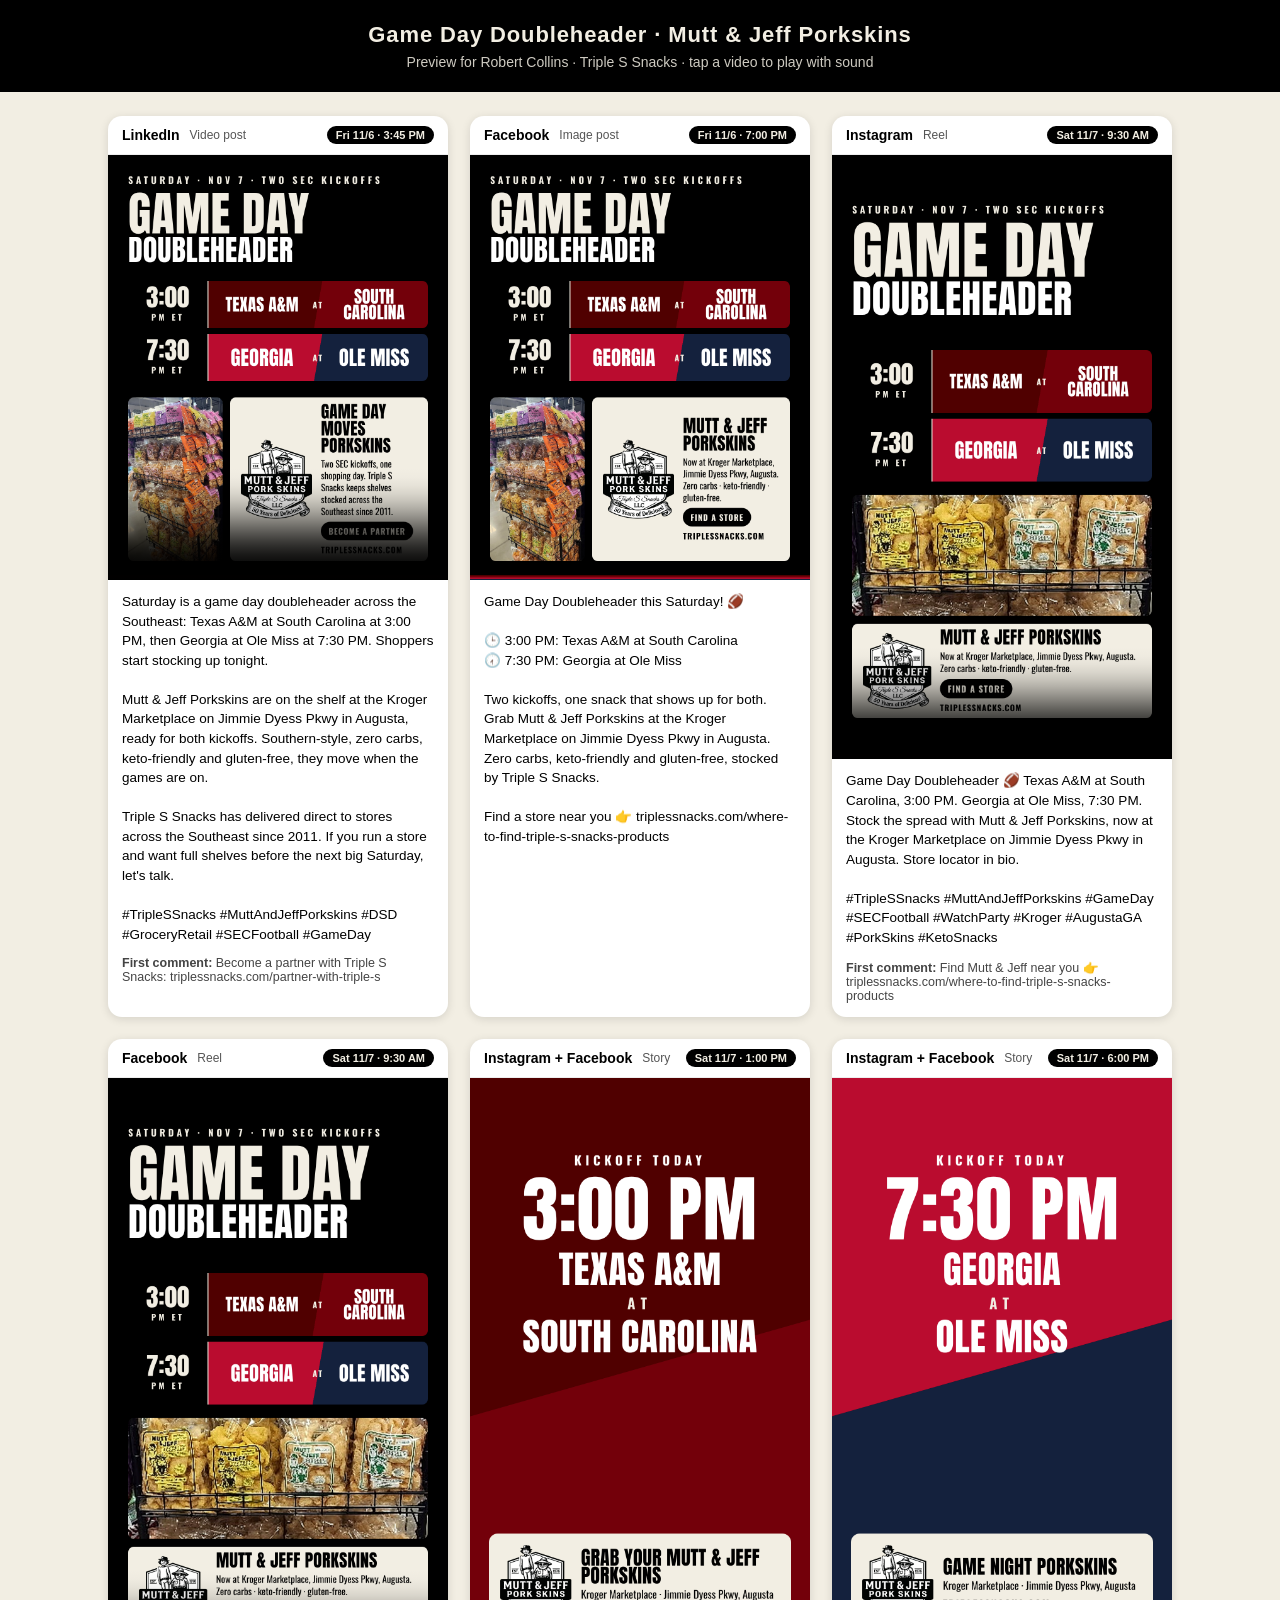
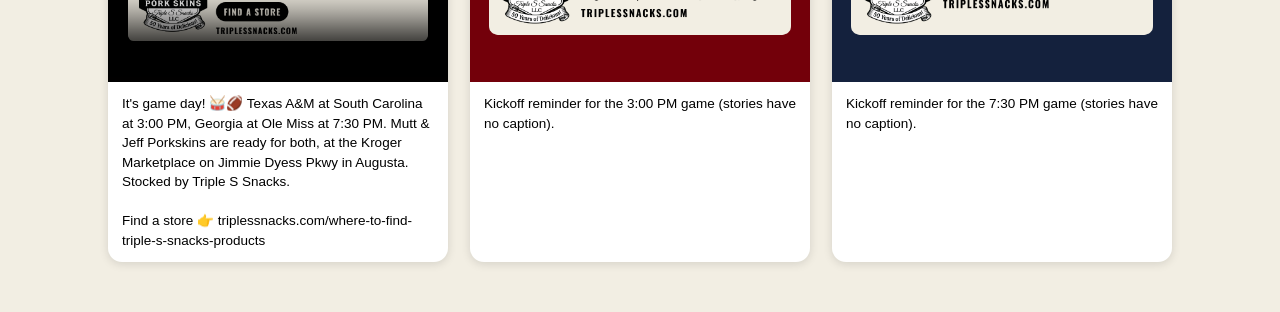
==== clients/triple-s-5a38c3325e1473df/2026-11-gameday-doubleheader/preview.html @ 9ff64182 "Triple S: Game Day Doubleheader preview page Co-Authored-By: Claude Opus 5.5 <noreply@anthropic.com>" ====
<!DOCTYPE html>
<html lang="en"><head><meta charset="utf-8"><meta name="viewport" content="width=device-width,initial-scale=1">
<meta name="robots" content="noindex,nofollow">
<title>Triple S Snacks · Game Day Doubleheader · Preview</title>
<style>
body{margin:0;background:#f2eee3;color:#000;font-family:-apple-system,Segoe UI,Roboto,sans-serif}
header{background:#000;color:#f2eee3;padding:22px 20px;text-align:center}
header h1{margin:0;font-size:22px;letter-spacing:.04em}
header p{margin:6px 0 0;font-size:14px;opacity:.85}
.grid{display:flex;flex-wrap:wrap;gap:22px;justify-content:center;padding:24px 14px 50px;max-width:1200px;margin:0 auto}
.card{background:#fff;border-radius:14px;box-shadow:0 2px 10px rgba(0,0,0,.12);width:340px;overflow:hidden}
.card .top{padding:10px 14px;display:flex;align-items:center;gap:10px;border-bottom:1px solid #eee}
.card .top b{font-size:14px}.card .top span{font-size:12px;color:#555}
.badge{font-size:11px;font-weight:700;background:#000;color:#f2eee3;border-radius:99px;padding:3px 9px;margin-left:auto}
.card video,.card img{display:block;width:100%;background:#000}
.cap{padding:12px 14px;font-size:13.5px;line-height:1.45;white-space:pre-line}
.cmt{padding:0 14px 14px;font-size:12.5px;color:#444}
</style></head><body>
<header><h1>Game Day Doubleheader · Mutt &amp; Jeff Porkskins</h1>
<p>Preview for Robert Collins · Triple S Snacks · tap a video to play with sound</p></header>
<div class="grid">

<div class="card"><div class="top"><b>LinkedIn</b><span>Video post</span><div class="badge">Fri 11/6 · 3:45 PM</div></div>
<video controls playsinline preload="metadata" poster="TripleSSnack-MuttJeff-GameDayDoubleheader-LinkedInThumbnail_20261106v1.png" src="TripleSSnack-MuttJeff-GameDayDoubleheader-LinkedInVideo_20261106v1.mp4"></video>
<div class="cap">Saturday is a game day doubleheader across the Southeast: Texas A&amp;M at South Carolina at 3:00 PM, then Georgia at Ole Miss at 7:30 PM. Shoppers start stocking up tonight.

Mutt &amp; Jeff Porkskins are on the shelf at the Kroger Marketplace on Jimmie Dyess Pkwy in Augusta, ready for both kickoffs. Southern-style, zero carbs, keto-friendly and gluten-free, they move when the games are on.

Triple S Snacks has delivered direct to stores across the Southeast since 2011. If you run a store and want full shelves before the next big Saturday, let's talk.

#TripleSSnacks #MuttAndJeffPorkskins #DSD #GroceryRetail #SECFootball #GameDay</div>
<div class="cmt"><b>First comment:</b> Become a partner with Triple S Snacks: triplessnacks.com/partner-with-triple-s</div></div>

<div class="card"><div class="top"><b>Facebook</b><span>Image post</span><div class="badge">Fri 11/6 · 7:00 PM</div></div>
<img src="TripleSSnack-MuttJeff-GameDayDoubleheader-FacebookPost_20261106v1.png" alt="Facebook post">
<div class="cap">Game Day Doubleheader this Saturday! 🏈

🕒 3:00 PM: Texas A&amp;M at South Carolina
🕢 7:30 PM: Georgia at Ole Miss

Two kickoffs, one snack that shows up for both. Grab Mutt &amp; Jeff Porkskins at the Kroger Marketplace on Jimmie Dyess Pkwy in Augusta. Zero carbs, keto-friendly and gluten-free, stocked by Triple S Snacks.

Find a store near you 👉 triplessnacks.com/where-to-find-triple-s-snacks-products</div></div>

<div class="card"><div class="top"><b>Instagram</b><span>Reel</span><div class="badge">Sat 11/7 · 9:30 AM</div></div>
<video controls playsinline preload="metadata" poster="TripleSSnack-MuttJeff-GameDayDoubleheader-InstagramReelThumbnail_20261106v1.png" src="TripleSSnack-MuttJeff-GameDayDoubleheader-InstagramReel_20261106v1.mp4"></video>
<div class="cap">Game Day Doubleheader 🏈 Texas A&amp;M at South Carolina, 3:00 PM. Georgia at Ole Miss, 7:30 PM. Stock the spread with Mutt &amp; Jeff Porkskins, now at the Kroger Marketplace on Jimmie Dyess Pkwy in Augusta. Store locator in bio.

#TripleSSnacks #MuttAndJeffPorkskins #GameDay #SECFootball #WatchParty #Kroger #AugustaGA #PorkSkins #KetoSnacks</div>
<div class="cmt"><b>First comment:</b> Find Mutt &amp; Jeff near you 👉 triplessnacks.com/where-to-find-triple-s-snacks-products</div></div>

<div class="card"><div class="top"><b>Facebook</b><span>Reel</span><div class="badge">Sat 11/7 · 9:30 AM</div></div>
<video controls playsinline preload="metadata" poster="TripleSSnack-MuttJeff-GameDayDoubleheader-InstagramReelThumbnail_20261106v1.png" src="TripleSSnack-MuttJeff-GameDayDoubleheader-InstagramReel_20261106v1.mp4"></video>
<div class="cap">It's game day! 🥁🏈 Texas A&amp;M at South Carolina at 3:00 PM, Georgia at Ole Miss at 7:30 PM. Mutt &amp; Jeff Porkskins are ready for both, at the Kroger Marketplace on Jimmie Dyess Pkwy in Augusta. Stocked by Triple S Snacks.

Find a store 👉 triplessnacks.com/where-to-find-triple-s-snacks-products</div></div>

<div class="card"><div class="top"><b>Instagram + Facebook</b><span>Story</span><div class="badge">Sat 11/7 · 1:00 PM</div></div>
<img src="TripleSSnack-MuttJeff-GameDayDoubleheader-InstagramStory-Kickoff3PM_20261106v1.png" alt="3 PM story">
<div class="cap">Kickoff reminder for the 3:00 PM game (stories have no caption).</div></div>

<div class="card"><div class="top"><b>Instagram + Facebook</b><span>Story</span><div class="badge">Sat 11/7 · 6:00 PM</div></div>
<img src="TripleSSnack-MuttJeff-GameDayDoubleheader-InstagramStory-Kickoff730PM_20261106v1.png" alt="7:30 PM story">
<div class="cap">Kickoff reminder for the 7:30 PM game (stories have no caption).</div></div>

</div></body></html>
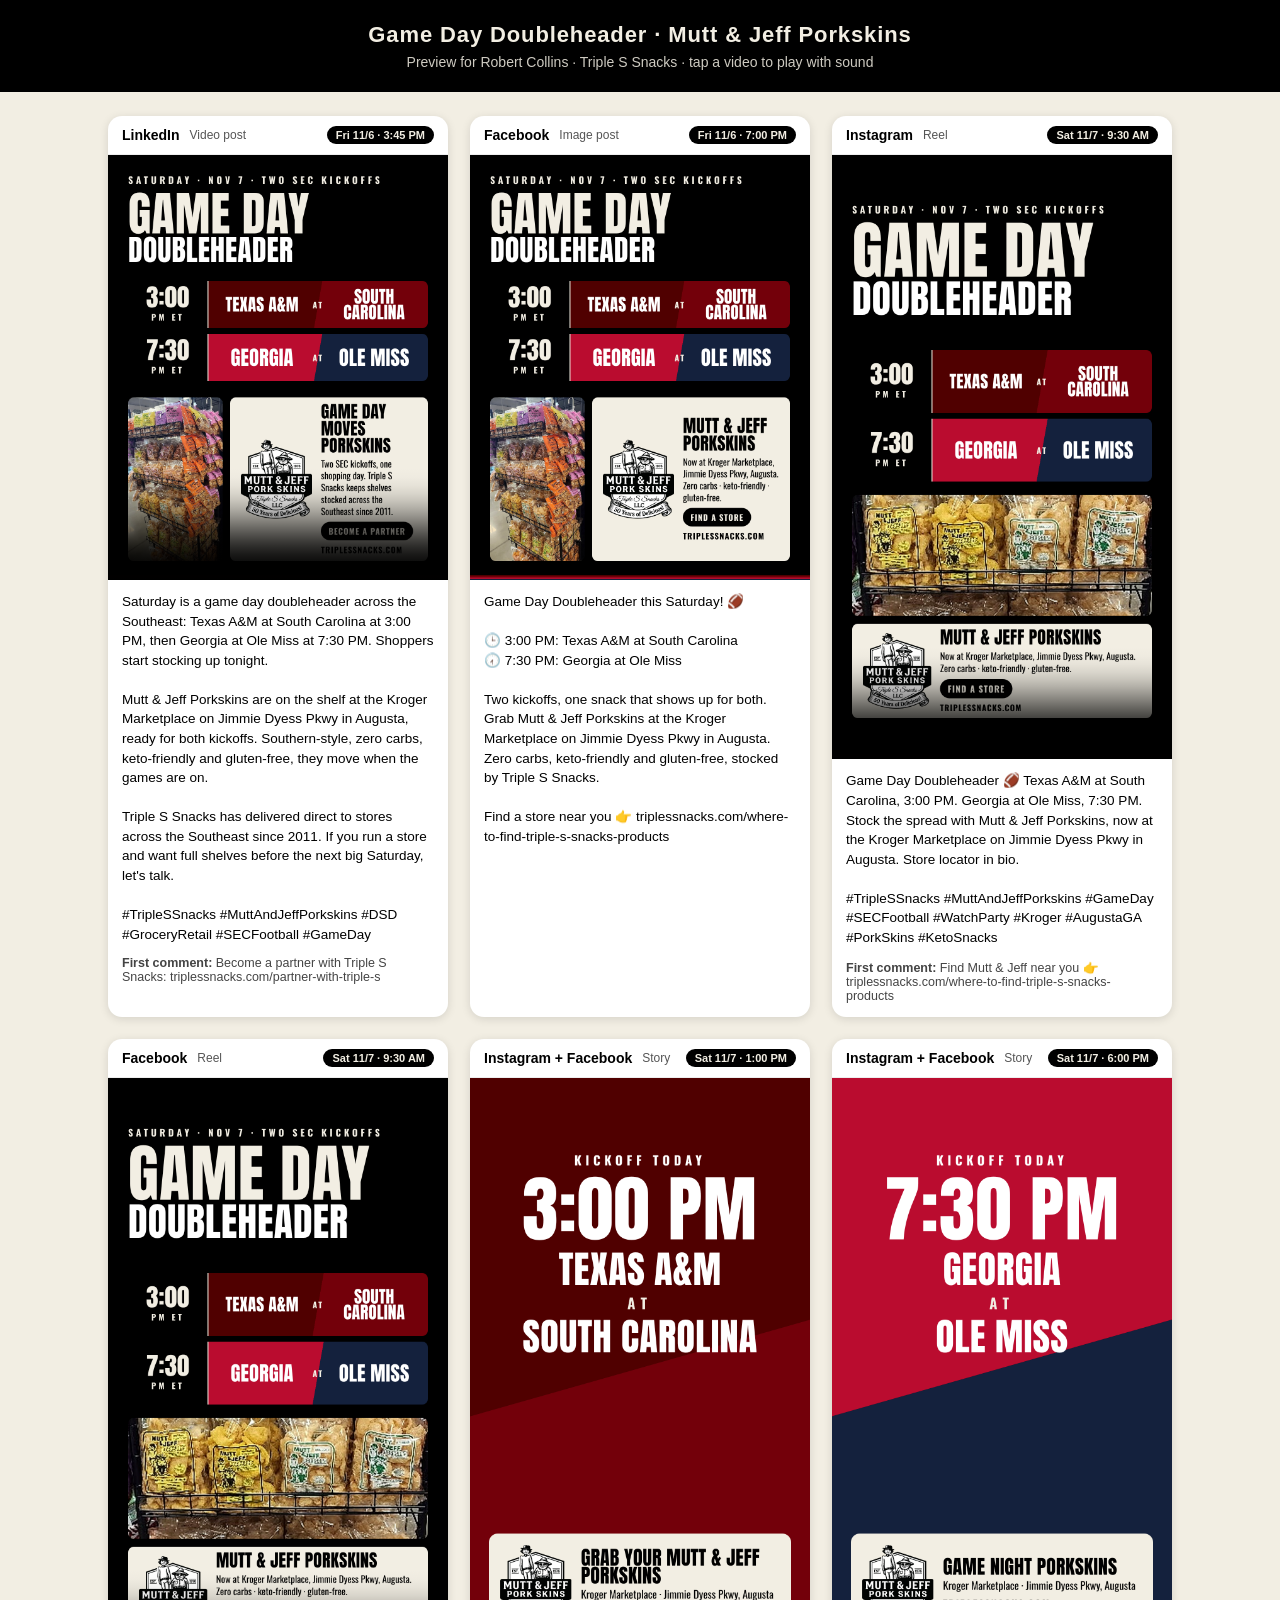
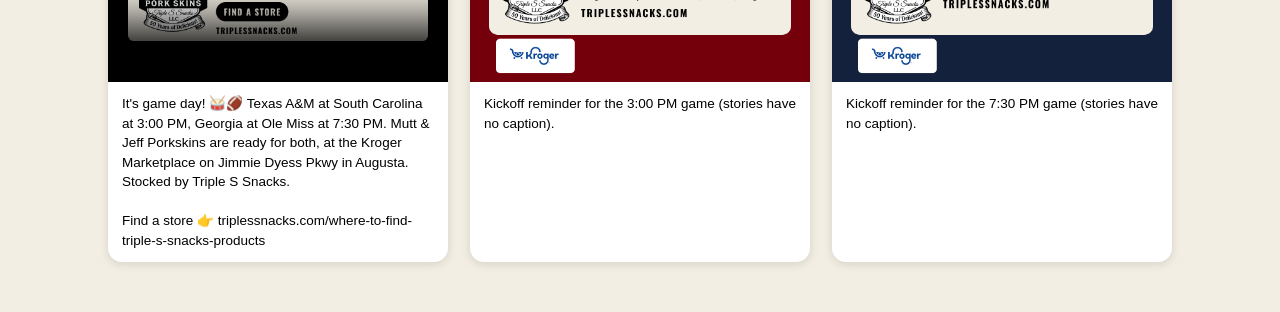
==== commit 4b764bd6: "Triple S Game Day stories: add approved Kroger logo badge (v2), revert notes Co-Authored-By: Claude " ====
--- a/clients/triple-s-5a38c3325e1473df/2026-11-gameday-doubleheader/preview.html
+++ b/clients/triple-s-5a38c3325e1473df/2026-11-gameday-doubleheader/preview.html
@@ -56,11 +56,11 @@
 Find a store 👉 triplessnacks.com/where-to-find-triple-s-snacks-products</div></div>
 
 <div class="card"><div class="top"><b>Instagram + Facebook</b><span>Story</span><div class="badge">Sat 11/7 · 1:00 PM</div></div>
-<img src="TripleSSnack-MuttJeff-GameDayDoubleheader-InstagramStory-Kickoff3PM_20261106v1.png" alt="3 PM story">
+<img src="TripleSSnack-MuttJeff-GameDayDoubleheader-InstagramStory-Kickoff3PM_20261106v2.png" alt="3 PM story">
 <div class="cap">Kickoff reminder for the 3:00 PM game (stories have no caption).</div></div>
 
 <div class="card"><div class="top"><b>Instagram + Facebook</b><span>Story</span><div class="badge">Sat 11/7 · 6:00 PM</div></div>
-<img src="TripleSSnack-MuttJeff-GameDayDoubleheader-InstagramStory-Kickoff730PM_20261106v1.png" alt="7:30 PM story">
+<img src="TripleSSnack-MuttJeff-GameDayDoubleheader-InstagramStory-Kickoff730PM_20261106v2.png" alt="7:30 PM story">
 <div class="cap">Kickoff reminder for the 7:30 PM game (stories have no caption).</div></div>
 
 </div></body></html>
